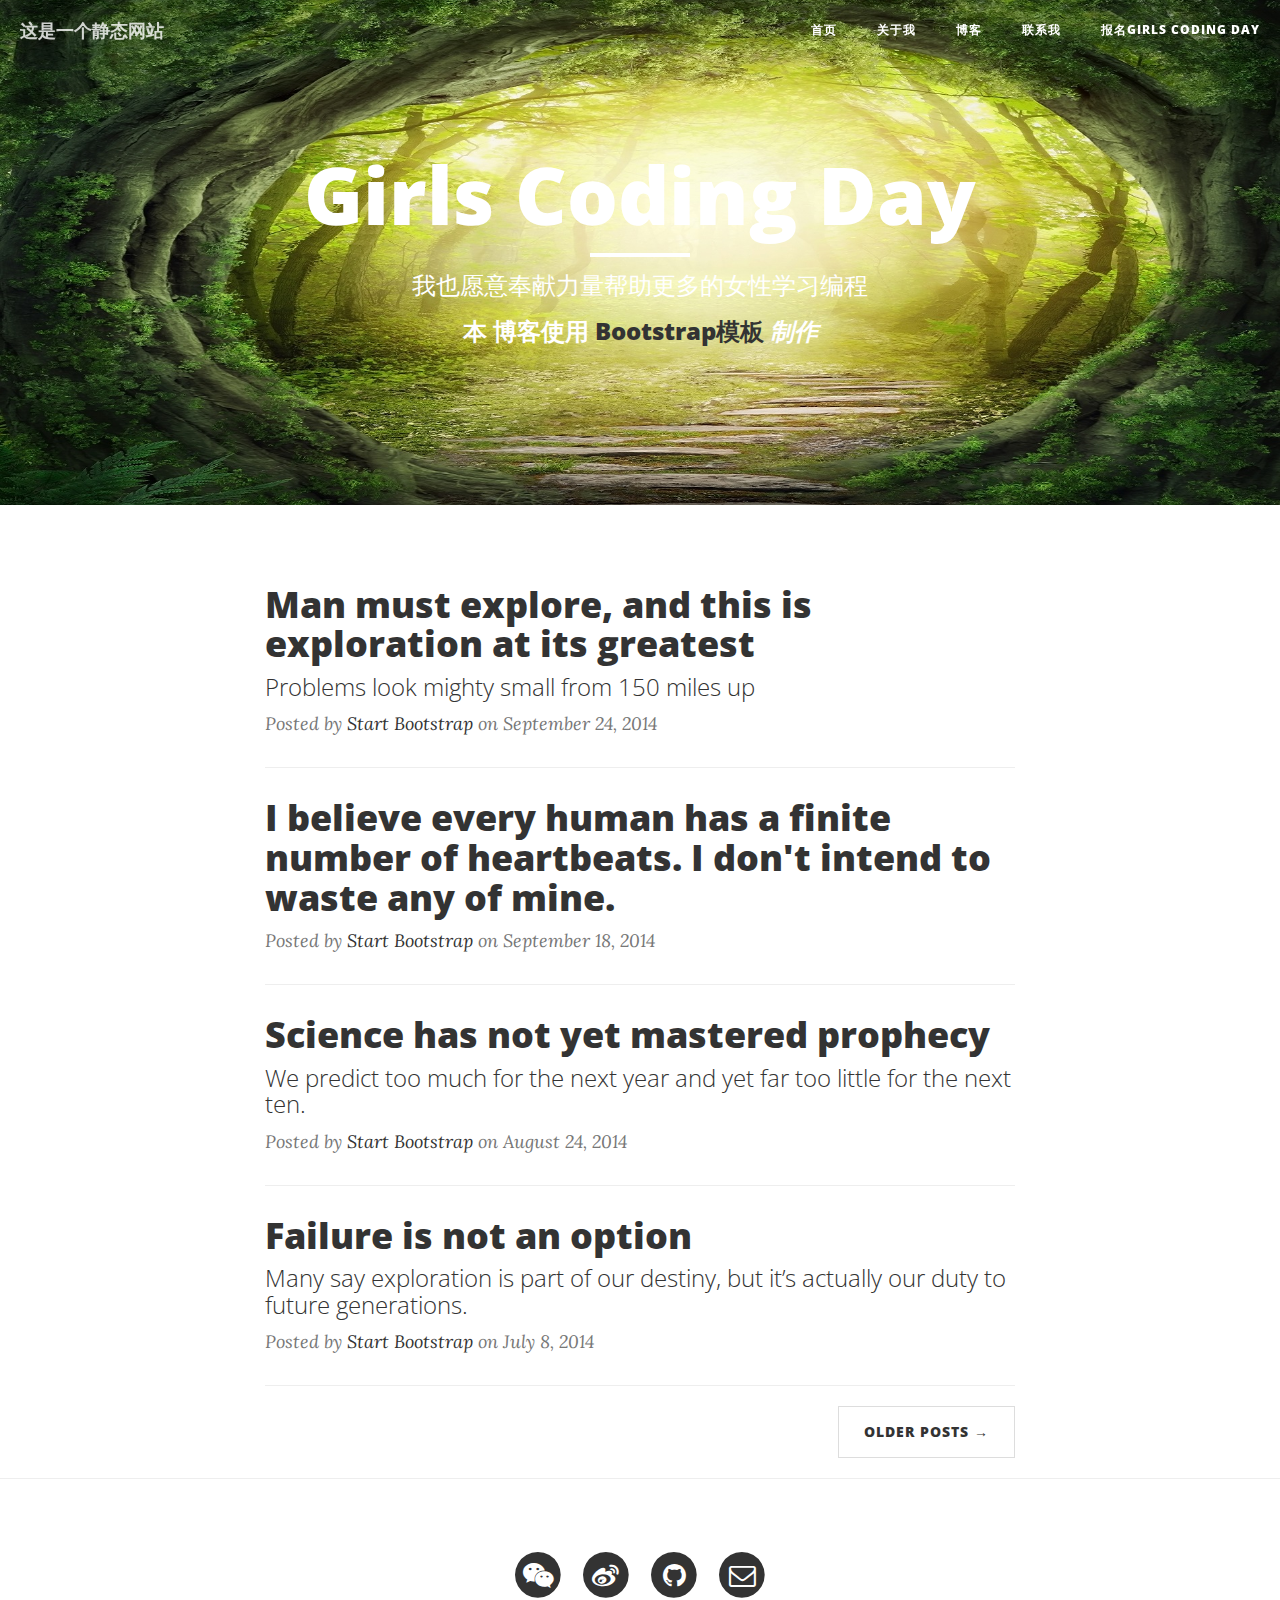
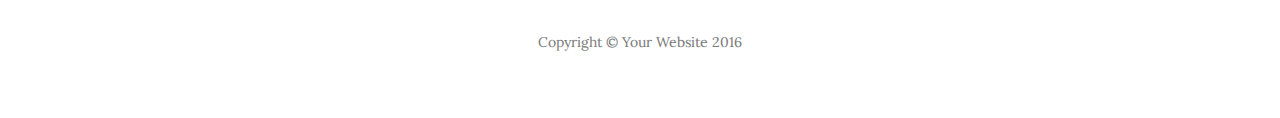
==== index.html @ 12fb00de "modify index.html" ====
<!DOCTYPE html>
<html lang="en">

<head>

    <meta charset="utf-8">
    <meta http-equiv="X-UA-Compatible" content="IE=edge">
    <meta name="viewport" content="width=device-width, initial-scale=1">
    <meta name="description" content="">
    <meta name="author" content="">

    <title>Girls Coding Day's Blog</title>

    <!-- Bootstrap Core CSS -->
    <link href="vendor/bootstrap/css/bootstrap.min.css" rel="stylesheet">

    <!-- Theme CSS -->
    <link href="css/clean-blog.min.css" rel="stylesheet">

    <!-- Custom Fonts -->
    <link href="vendor/font-awesome/css/font-awesome.min.css" rel="stylesheet" type="text/css">
    <link href='https://fonts.googleapis.com/css?family=Lora:400,700,400italic,700italic' rel='stylesheet' type='text/css'>
    <link href='https://fonts.googleapis.com/css?family=Open+Sans:300italic,400italic,600italic,700italic,800italic,400,300,600,700,800' rel='stylesheet' type='text/css'>

    <!-- HTML5 Shim and Respond.js IE8 support of HTML5 elements and media queries -->
    <!-- WARNING: Respond.js doesn't work if you view the page via file:// -->
    <!--[if lt IE 9]>
        <script src="https://oss.maxcdn.com/libs/html5shiv/3.7.0/html5shiv.js"></script>
        <script src="https://oss.maxcdn.com/libs/respond.js/1.4.2/respond.min.js"></script>
    <![endif]-->

</head>

<body>

    <!-- Navigation -->
    <nav class="navbar navbar-default navbar-custom navbar-fixed-top">
        <div class="container-fluid">
            <!-- Brand and toggle get grouped for better mobile display -->
            <div class="navbar-header page-scroll">
                <button type="button" class="navbar-toggle" data-toggle="collapse" data-target="#bs-example-navbar-collapse-1">
                    <span class="sr-only">Toggle navigation</span>
                    Menu <i class="fa fa-bars"></i>
                </button>
                <a class="navbar-brand" href="index.html">这是一个静态网站</a>
            </div>

            <!-- Collect the nav links, forms, and other content for toggling -->
            <div class="collapse navbar-collapse" id="bs-example-navbar-collapse-1">
                <ul class="nav navbar-nav navbar-right">
                    <li>
                        <a href="index.html">首页</a>
                    </li>
                    <li>
                        <a href="about.html">关于我</a>
                    </li>
                    <li>
                        <a href="post.html">博客</a>
                    </li>
                    <li>
                        <a href="contact.html">联系我</a>
                    </li>
                    <li>
                        <a href="https：//girlscodingday.org/">报名GIRLS CODING DAY </a>
                    </li>
                </ul>
            </div>
            <!-- /.navbar-collapse -->
        </div>
        <!-- /.container -->
    </nav>

    <!-- Page Header -->
    <!-- Set your background image for this header on the line below. -->
    <header class="intro-header" style="background-image: url('img/home-bg.jpg')">
        <div class="container">
            <div class="row">
                <div class="col-lg-8 col-lg-offset-2 col-md-10 col-md-offset-1">
                    <div class="site-heading">
                        <h1>Girls Coding Day</h1>
                        <hr class="small">
                        <span class="subheading">我也愿意奉献力量帮助更多的女性学习编程<br/>
                          <h3>本
                            <b>博客</b>使用
                            <a href="https://startbootstrap.com/template-overviews/clean-blog/">Bootstrap模板</a>
                            <i>制作</i>
                          </h3>
                        </span>
                    </div>
                </div>
            </div>
        </div>
    </header>

    <!-- Main Content -->
    <div class="container">
        <div class="row">
            <div class="col-lg-8 col-lg-offset-2 col-md-10 col-md-offset-1">
                <div class="post-preview">
                    <a href="post.html">
                        <h2 class="post-title">
                            Man must explore, and this is exploration at its greatest
                        </h2>
                        <h3 class="post-subtitle">
                            Problems look mighty small from 150 miles up
                        </h3>
                    </a>
                    <p class="post-meta">Posted by <a href="#">Start Bootstrap</a> on September 24, 2014</p>
                </div>
                <hr>
                <div class="post-preview">
                    <a href="post.html">
                        <h2 class="post-title">
                            I believe every human has a finite number of heartbeats. I don't intend to waste any of mine.
                        </h2>
                    </a>
                    <p class="post-meta">Posted by <a href="#">Start Bootstrap</a> on September 18, 2014</p>
                </div>
                <hr>
                <div class="post-preview">
                    <a href="post.html">
                        <h2 class="post-title">
                            Science has not yet mastered prophecy
                        </h2>
                        <h3 class="post-subtitle">
                            We predict too much for the next year and yet far too little for the next ten.
                        </h3>
                    </a>
                    <p class="post-meta">Posted by <a href="#">Start Bootstrap</a> on August 24, 2014</p>
                </div>
                <hr>
                <div class="post-preview">
                    <a href="post.html">
                        <h2 class="post-title">
                            Failure is not an option
                        </h2>
                        <h3 class="post-subtitle">
                            Many say exploration is part of our destiny, but it’s actually our duty to future generations.
                        </h3>
                    </a>
                    <p class="post-meta">Posted by <a href="#">Start Bootstrap</a> on July 8, 2014</p>
                </div>
                <hr>
                <!-- Pager -->
                <ul class="pager">
                    <li class="next">
                        <a href="#">Older Posts &rarr;</a>
                    </li>
                </ul>
            </div>
        </div>
    </div>

    <hr>

    <!-- Footer -->
    <footer>
        <div class="container">
            <div class="row">
                <div class="col-lg-8 col-lg-offset-2 col-md-10 col-md-offset-1">
                    <ul class="list-inline text-center">
                        <li>
                            <a href="#">
                                <span class="fa-stack fa-lg">
                                    <i class="fa fa-circle fa-stack-2x"></i>
                                    <i class="fa fa-weixin fa-stack-1x fa-inverse"></i>
                                </span>
                            </a>
                        </li>
                        <li>
                            <a href="#">
                                <span class="fa-stack fa-lg">
                                    <i class="fa fa-circle fa-stack-2x"></i>
                                    <i class="fa fa-weibo fa-stack-1x fa-inverse"></i>
                                </span>
                            </a>
                        </li>
                        <li>
                            <a href="#">
                                <span class="fa-stack fa-lg">
                                    <i class="fa fa-circle fa-stack-2x"></i>
                                    <i class="fa fa-github fa-stack-1x fa-inverse"></i>
                                </span>
                            </a>
                        </li>
                        <li>
                            <a href="mailto:252149419@qq.com?subject=GirlCodingDay&body=helloword">
                                <span class="fa-stack fa-lg">
                                    <i class="fa fa-circle fa-stack-2x"></i>
                                    <i class="fa fa-envelope-o fa-stack-1x fa-inverse"></i>
                                </span>
                            </a>
                        </li>
                    </ul>
                    <p class="copyright text-muted">Copyright &copy; Your Website 2016</p>
                </div>
            </div>
        </div>
    </footer>

    <!-- jQuery -->
    <script src="vendor/jquery/jquery.min.js"></script>

    <!-- Bootstrap Core JavaScript -->
    <script src="vendor/bootstrap/js/bootstrap.min.js"></script>

    <!-- Contact Form JavaScript -->
    <script src="js/jqBootstrapValidation.js"></script>
    <script src="js/contact_me.js"></script>

    <!-- Theme JavaScript -->
    <script src="js/clean-blog.min.js"></script>

</body>

</html>
---- css/clean-blog.min.css ----
/*!
 * Start Bootstrap - Clean Blog v3.3.7+1 (http://startbootstrap.com/template-overviews/clean-blog)
 * Copyright 2013-2017 Start Bootstrap
 * Licensed under MIT (https://github.com/BlackrockDigital/startbootstrap/blob/gh-pages/LICENSE)
 */a,body{color:#333}.navbar-custom .nav li a,.navbar-custom .navbar-brand,h1,h2,h3,h4,h5,h6{font-weight:800}.caption,.intro-header .page-heading,.intro-header .site-heading,footer .copyright{text-align:center}body{font-family:Lora,'Times New Roman',serif;font-size:20px;-webkit-tap-highlight-color:#0085A1}.intro-header .page-heading .subheading,.intro-header .post-heading .subheading,.intro-header .site-heading .subheading,.navbar-custom,h1,h2,h3,h4,h5,h6{font-family:'Open Sans','Helvetica Neue',Helvetica,Arial,sans-serif}p{line-height:1.5;margin:30px 0}p a{text-decoration:underline}a:focus,a:hover{color:#0085A1}a img:focus,a img:hover{cursor:zoom-in}blockquote{color:#777;font-style:italic}hr.small{max-width:100px;margin:15px auto;border-width:4px;border-color:#fff}.navbar-custom{position:absolute;top:0;left:0;width:100%;z-index:3}.navbar-custom .navbar-header .navbar-toggle{color:#777;font-weight:800;text-transform:uppercase;font-size:12px}.navbar-custom .nav li a{text-transform:uppercase;font-size:12px;letter-spacing:1px}@media only screen and (min-width:768px){.navbar-custom{background:0 0;border-bottom:1px solid transparent}.navbar-custom .navbar-brand{color:#fff;padding:20px}.navbar-custom .navbar-brand:focus,.navbar-custom .navbar-brand:hover{color:rgba(255,255,255,.8)}.navbar-custom .nav li a{color:#fff;padding:20px}.navbar-custom .nav li a:focus,.navbar-custom .nav li a:hover{color:rgba(255,255,255,.8)}.navbar-custom .nav li ul.dropdown-menu a{color:#333}.navbar-custom .nav li ul.dropdown-menu a:focus,.navbar-custom .nav li ul.dropdown-menu a:hover{color:#0085A1}}@media only screen and (min-width:1170px){.navbar-custom{-webkit-transition:background-color .3s;-moz-transition:background-color .3s;transition:background-color .3s;-webkit-transform:translate3d(0,0,0);-moz-transform:translate3d(0,0,0);-ms-transform:translate3d(0,0,0);-o-transform:translate3d(0,0,0);transform:translate3d(0,0,0);-webkit-backface-visibility:hidden;backface-visibility:hidden}.navbar-custom.is-fixed{position:fixed;top:-61px;background-color:rgba(255,255,255,.9);border-bottom:1px solid #f2f2f2;-webkit-transition:-webkit-transform .3s;-moz-transition:-moz-transform .3s;transition:transform .3s}.navbar-custom.is-fixed .navbar-brand{color:#333}.navbar-custom.is-fixed .navbar-brand:focus,.navbar-custom.is-fixed .navbar-brand:hover{color:#0085A1}.navbar-custom.is-fixed .nav li a{color:#333}.navbar-custom.is-fixed .nav li a:focus,.navbar-custom.is-fixed .nav li a:hover{color:#0085A1}.navbar-custom.is-visible{-webkit-transform:translate3d(0,100%,0);-moz-transform:translate3d(0,100%,0);-ms-transform:translate3d(0,100%,0);-o-transform:translate3d(0,100%,0);transform:translate3d(0,100%,0)}}.intro-header{background:center center no-repeat;-webkit-background-size:cover;-moz-background-size:cover;background-size:cover;-o-background-size:cover;margin-bottom:50px}.intro-header .page-heading,.intro-header .post-heading,.intro-header .site-heading{padding:100px 0 50px;color:#fff}.intro-header .page-heading h1,.intro-header .site-heading h1{margin-top:0;font-size:80px}.intro-header .page-heading .subheading,.intro-header .site-heading .subheading{font-size:24px;line-height:1.1;display:block;font-weight:300;margin:10px 0 0}@media only screen and (min-width:768px){.intro-header .page-heading,.intro-header .post-heading,.intro-header .site-heading{padding:150px 0}.intro-header .page-heading h1,.intro-header .site-heading h1{font-size:80px}}.intro-header .post-heading h1{font-size:35px}.intro-header .post-heading .meta,.intro-header .post-heading .subheading{line-height:1.1;display:block}.intro-header .post-heading .subheading{font-size:24px;margin:10px 0 30px;font-weight:600}.intro-header .post-heading .meta{font-family:Lora,'Times New Roman',serif;font-style:italic;font-weight:300;font-size:20px}.intro-header .post-heading .meta a{color:#fff}@media only screen and (min-width:768px){.intro-header .post-heading h1{font-size:55px}.intro-header .post-heading .subheading{font-size:30px}}.post-preview>a{color:#333}.post-preview>a:focus,.post-preview>a:hover{text-decoration:none;color:#0085A1}.post-preview>a>.post-title{font-size:30px;margin-top:30px;margin-bottom:10px}.post-preview>a>.post-subtitle{margin:0 0 10px;font-weight:300}.post-preview>.post-meta{color:#777;font-size:18px;font-style:italic;margin-top:0}.post-preview>.post-meta>a{text-decoration:none;color:#333}.post-preview>.post-meta>a:focus,.post-preview>.post-meta>a:hover{color:#0085A1;text-decoration:underline}@media only screen and (min-width:768px){.post-preview>a>.post-title{font-size:36px}}.section-heading{font-size:36px;margin-top:60px;font-weight:700}.btn,.pager li>a,.pager li>span{font-family:'Open Sans','Helvetica Neue',Helvetica,Arial,sans-serif;text-transform:uppercase;font-weight:800;letter-spacing:1px}.caption{font-size:14px;padding:10px;font-style:italic;margin:0;display:block;border-bottom-right-radius:5px;border-bottom-left-radius:5px}footer{padding:50px 0 65px}footer .list-inline{margin:0;padding:0}footer .copyright{font-size:14px;margin-bottom:0}.floating-label-form-group{font-size:14px;position:relative;margin-bottom:0;padding-bottom:.5em;border-bottom:1px solid #eee}.floating-label-form-group input,.floating-label-form-group textarea{z-index:1;position:relative;padding-right:0;padding-left:0;border:none;border-radius:0;font-size:1.5em;background:0 0;box-shadow:none!important;resize:none}.floating-label-form-group label{display:block;z-index:0;position:relative;top:2em;margin:0;font-size:.85em;line-height:1.764705882em;vertical-align:middle;vertical-align:baseline;opacity:0;-webkit-transition:top .3s ease,opacity .3s ease;-moz-transition:top .3s ease,opacity .3s ease;-ms-transition:top .3s ease,opacity .3s ease;transition:top .3s ease,opacity .3s ease}.floating-label-form-group::not(:first-child){padding-left:14px;border-left:1px solid #eee}.floating-label-form-group-with-value label{top:0;opacity:1}.floating-label-form-group-with-focus label{color:#0085A1}form .row:first-child .floating-label-form-group{border-top:1px solid #eee}.btn{font-size:14px;border-radius:0;padding:15px 25px}.btn-lg{font-size:16px;padding:25px 35px}.btn-default:focus,.btn-default:hover{background-color:#0085A1;border:1px solid #0085A1;color:#fff}.pager{margin:20px 0 0}.pager li>a,.pager li>span{font-size:14px;padding:15px 25px;background-color:#fff;border-radius:0}.pager li>a:focus,.pager li>a:hover{color:#fff;background-color:#0085A1;border:1px solid #0085A1}.pager .disabled>a,.pager .disabled>a:focus,.pager .disabled>a:hover,.pager .disabled>span{color:#777;background-color:#333;cursor:not-allowed}::-moz-selection{color:#fff;text-shadow:none;background:#0085A1}::selection{color:#fff;text-shadow:none;background:#0085A1}img::selection{color:#fff;background:0 0}img::-moz-selection{color:#fff;background:0 0}
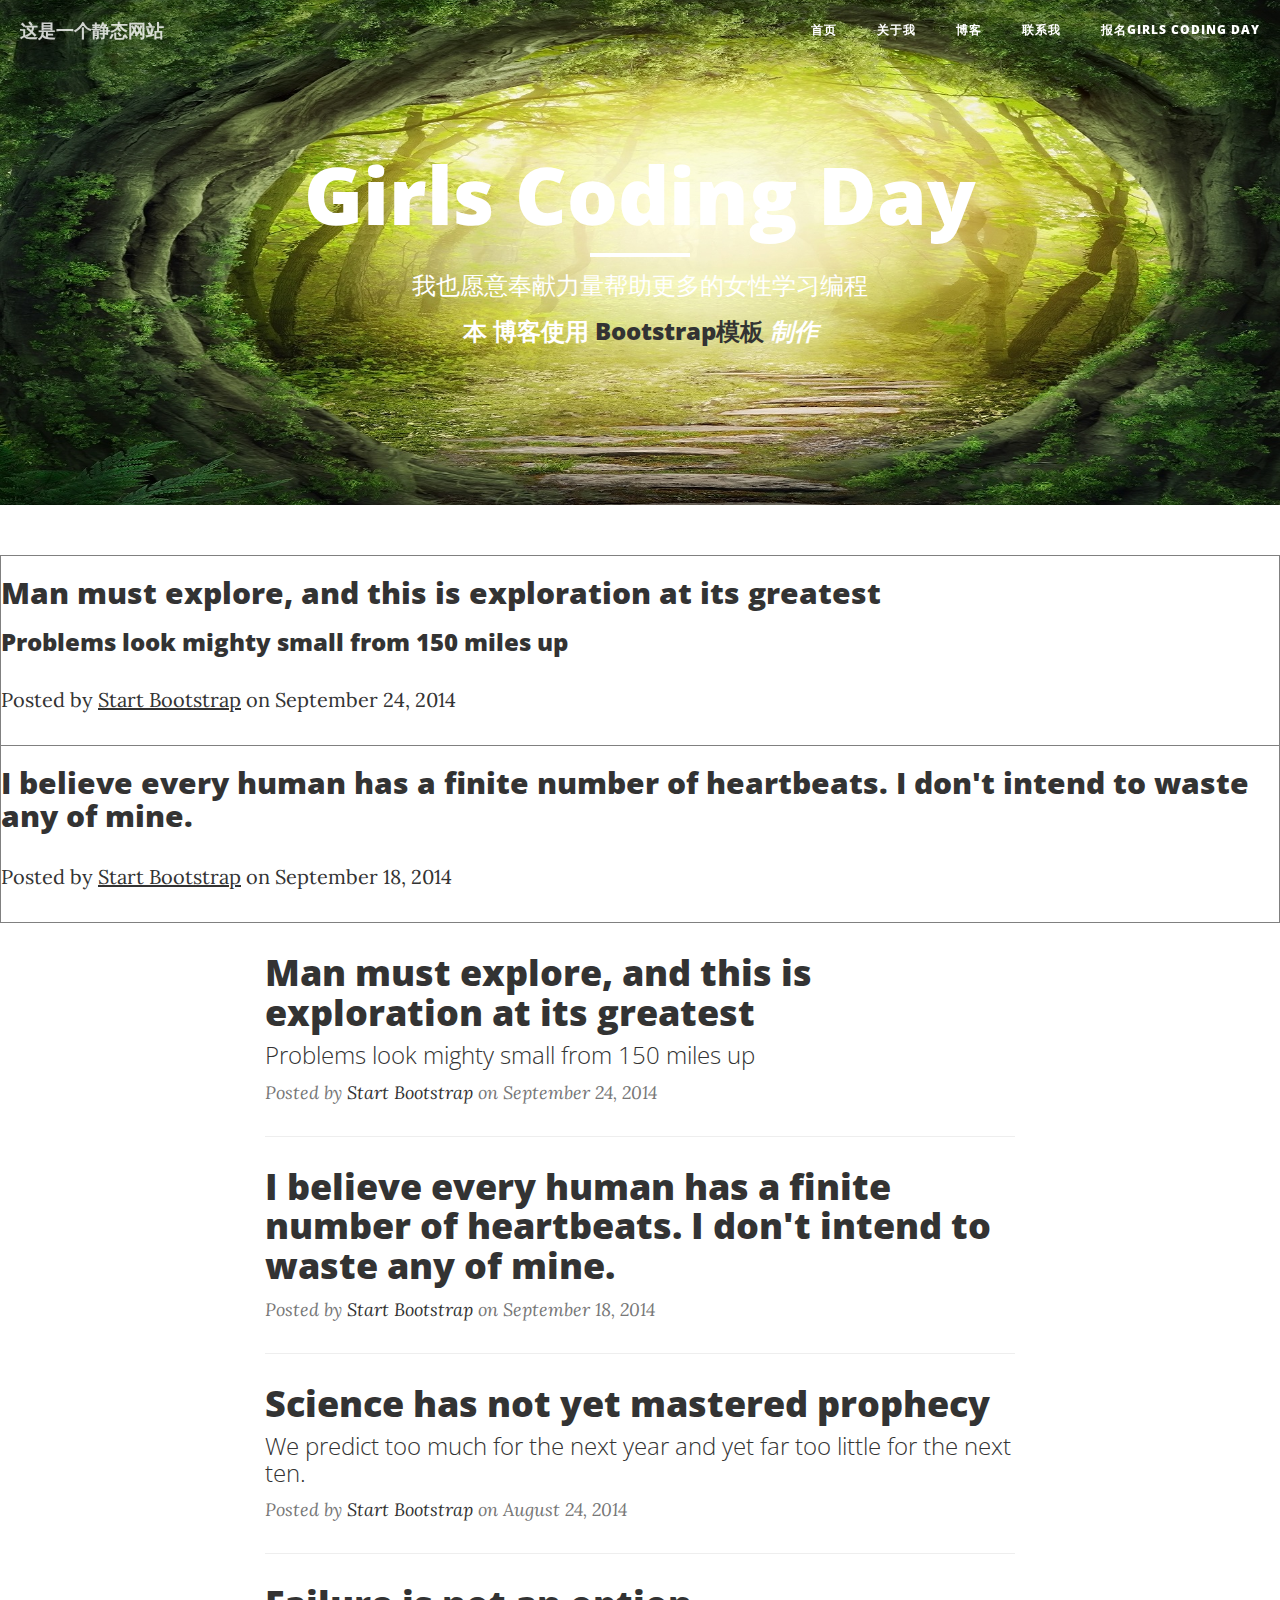
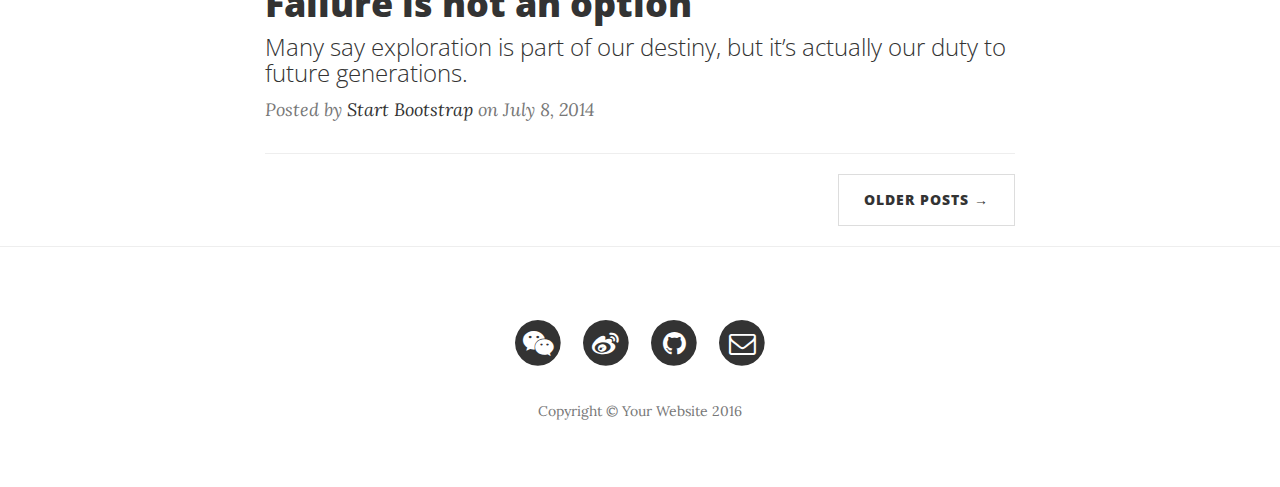
==== commit c40439a5: "modify index.html" ====
--- a/index.html
+++ b/index.html
@@ -93,6 +93,31 @@
     </header>
 
     <!-- Main Content -->
+  <table border="1">
+    <tr>
+      <td>
+        <a href="post.html">
+          <h2 class="post-title">
+              Man must explore, and this is exploration at its greatest
+          </h2>
+          <h3 class="post-subtitle">
+              Problems look mighty small from 150 miles up
+          </h3>
+      </a>
+      <p class="post-meta">Posted by <a href="#">Start Bootstrap</a> on September 24, 2014</p>
+      </td>
+    </tr>
+    <tr>
+      <td>
+        <a href="post.html">
+            <h2 class="post-title">
+                I believe every human has a finite number of heartbeats. I don't intend to waste any of mine.
+            </h2>
+        </a>
+        <p class="post-meta">Posted by <a href="#">Start Bootstrap</a> on September 18, 2014</p>
+      </td>
+    </tr>
+      </table>
     <div class="container">
         <div class="row">
             <div class="col-lg-8 col-lg-offset-2 col-md-10 col-md-offset-1">
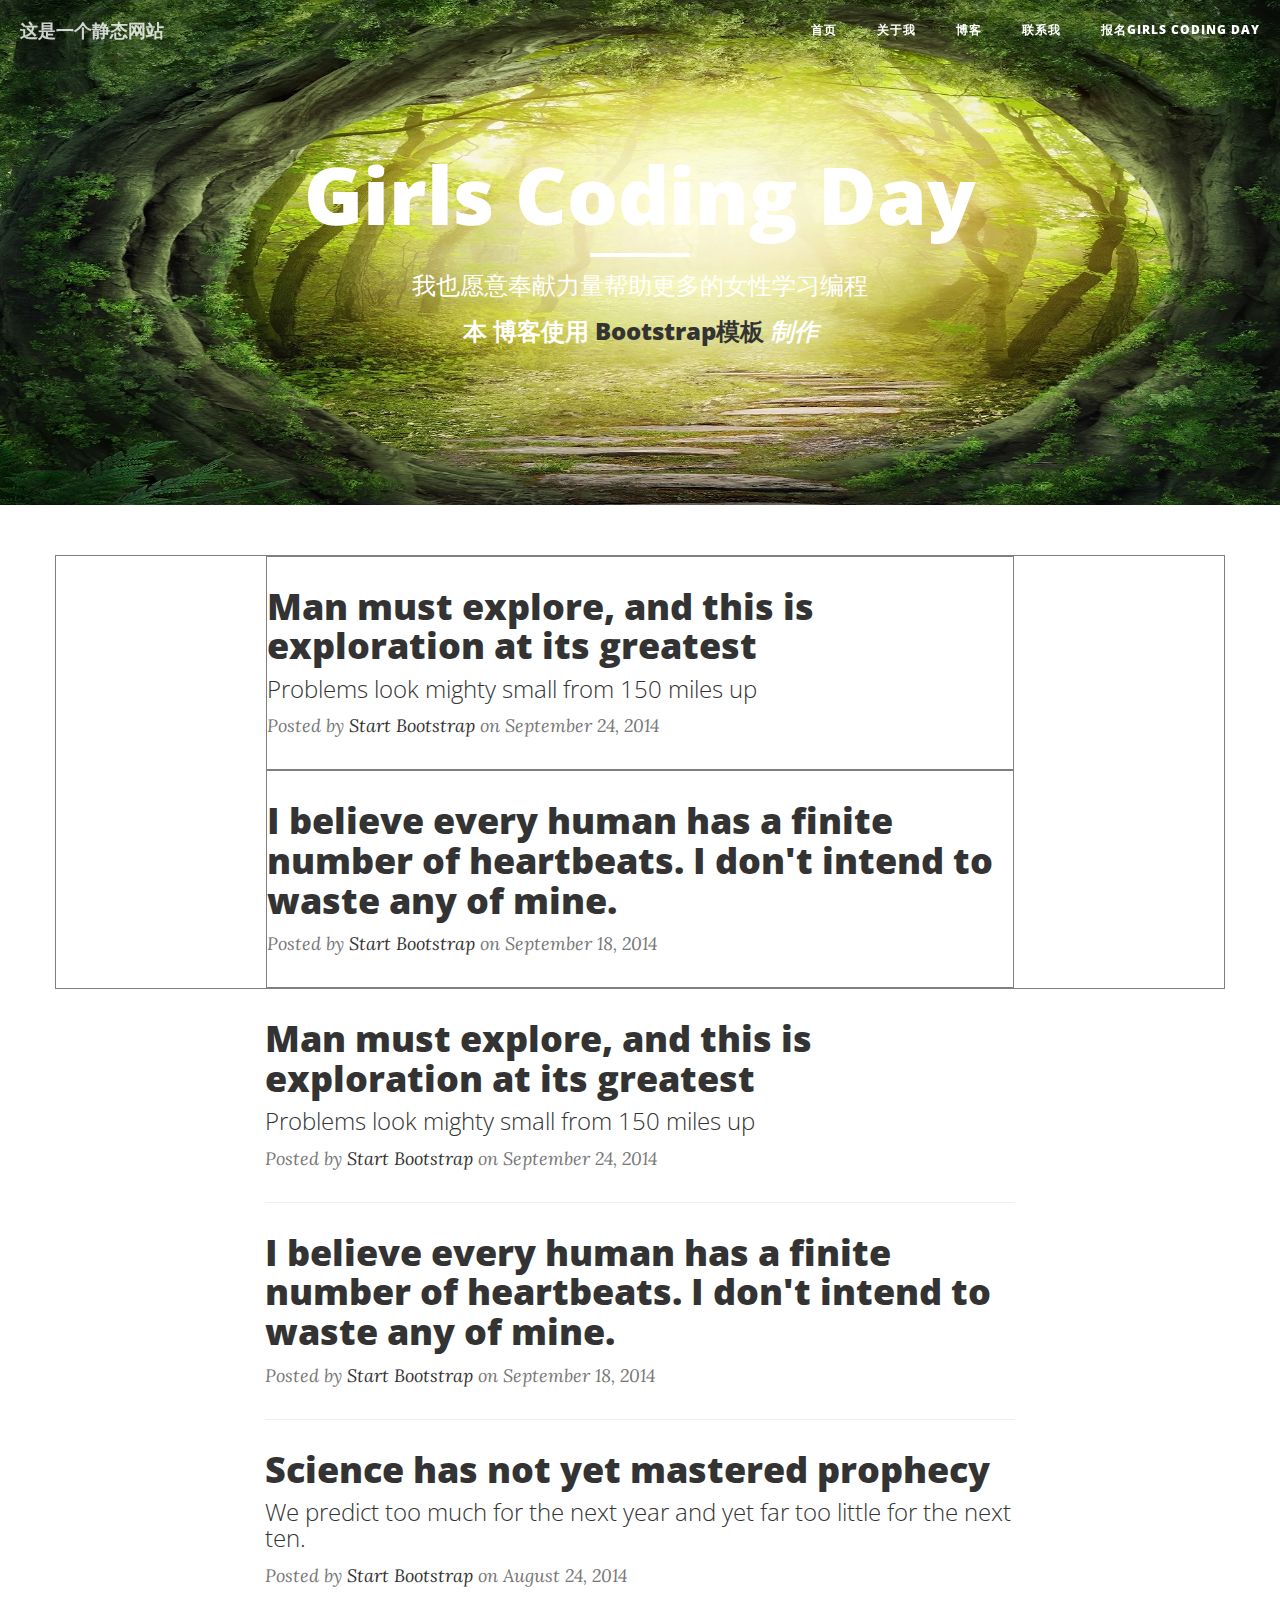
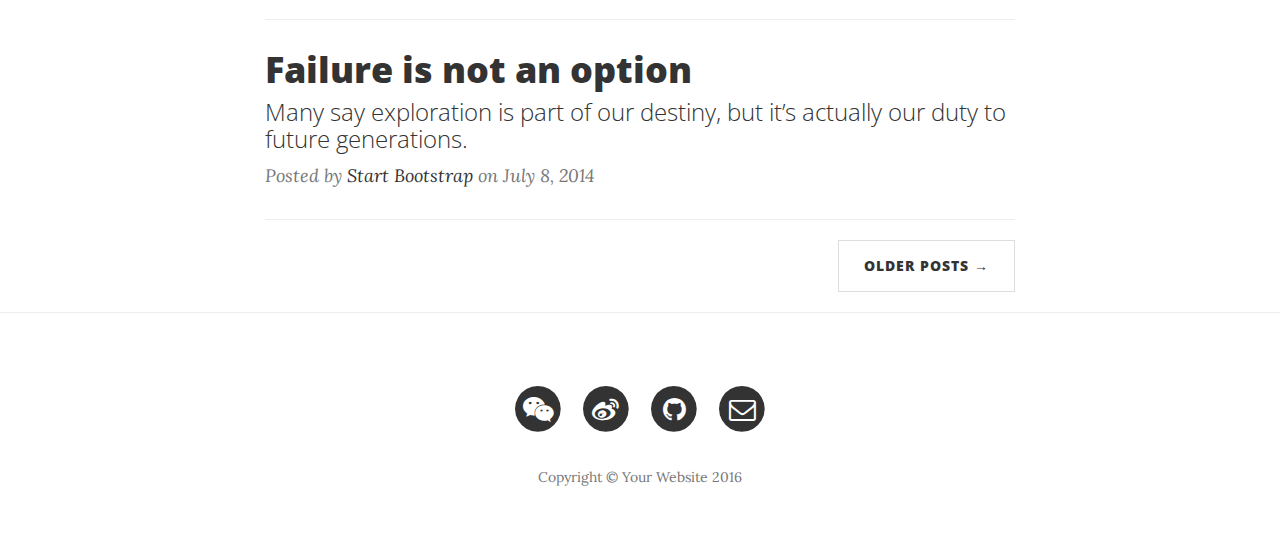
==== commit 4fe6ad89: "modify index.html" ====
--- a/index.html
+++ b/index.html
@@ -93,9 +93,9 @@
     </header>
 
     <!-- Main Content -->
-  <table border="1">
-    <tr>
-      <td>
+  <table border="1"  class="container" class="row">
+    <tr class="col-lg-8 col-lg-offset-2 col-md-10 col-md-offset-1">
+      <td class="post-preview">
         <a href="post.html">
           <h2 class="post-title">
               Man must explore, and this is exploration at its greatest
@@ -107,8 +107,8 @@
       <p class="post-meta">Posted by <a href="#">Start Bootstrap</a> on September 24, 2014</p>
       </td>
     </tr>
-    <tr>
-      <td>
+    <tr class="col-lg-8 col-lg-offset-2 col-md-10 col-md-offset-1">
+      <td class="post-preview">
         <a href="post.html">
             <h2 class="post-title">
                 I believe every human has a finite number of heartbeats. I don't intend to waste any of mine.
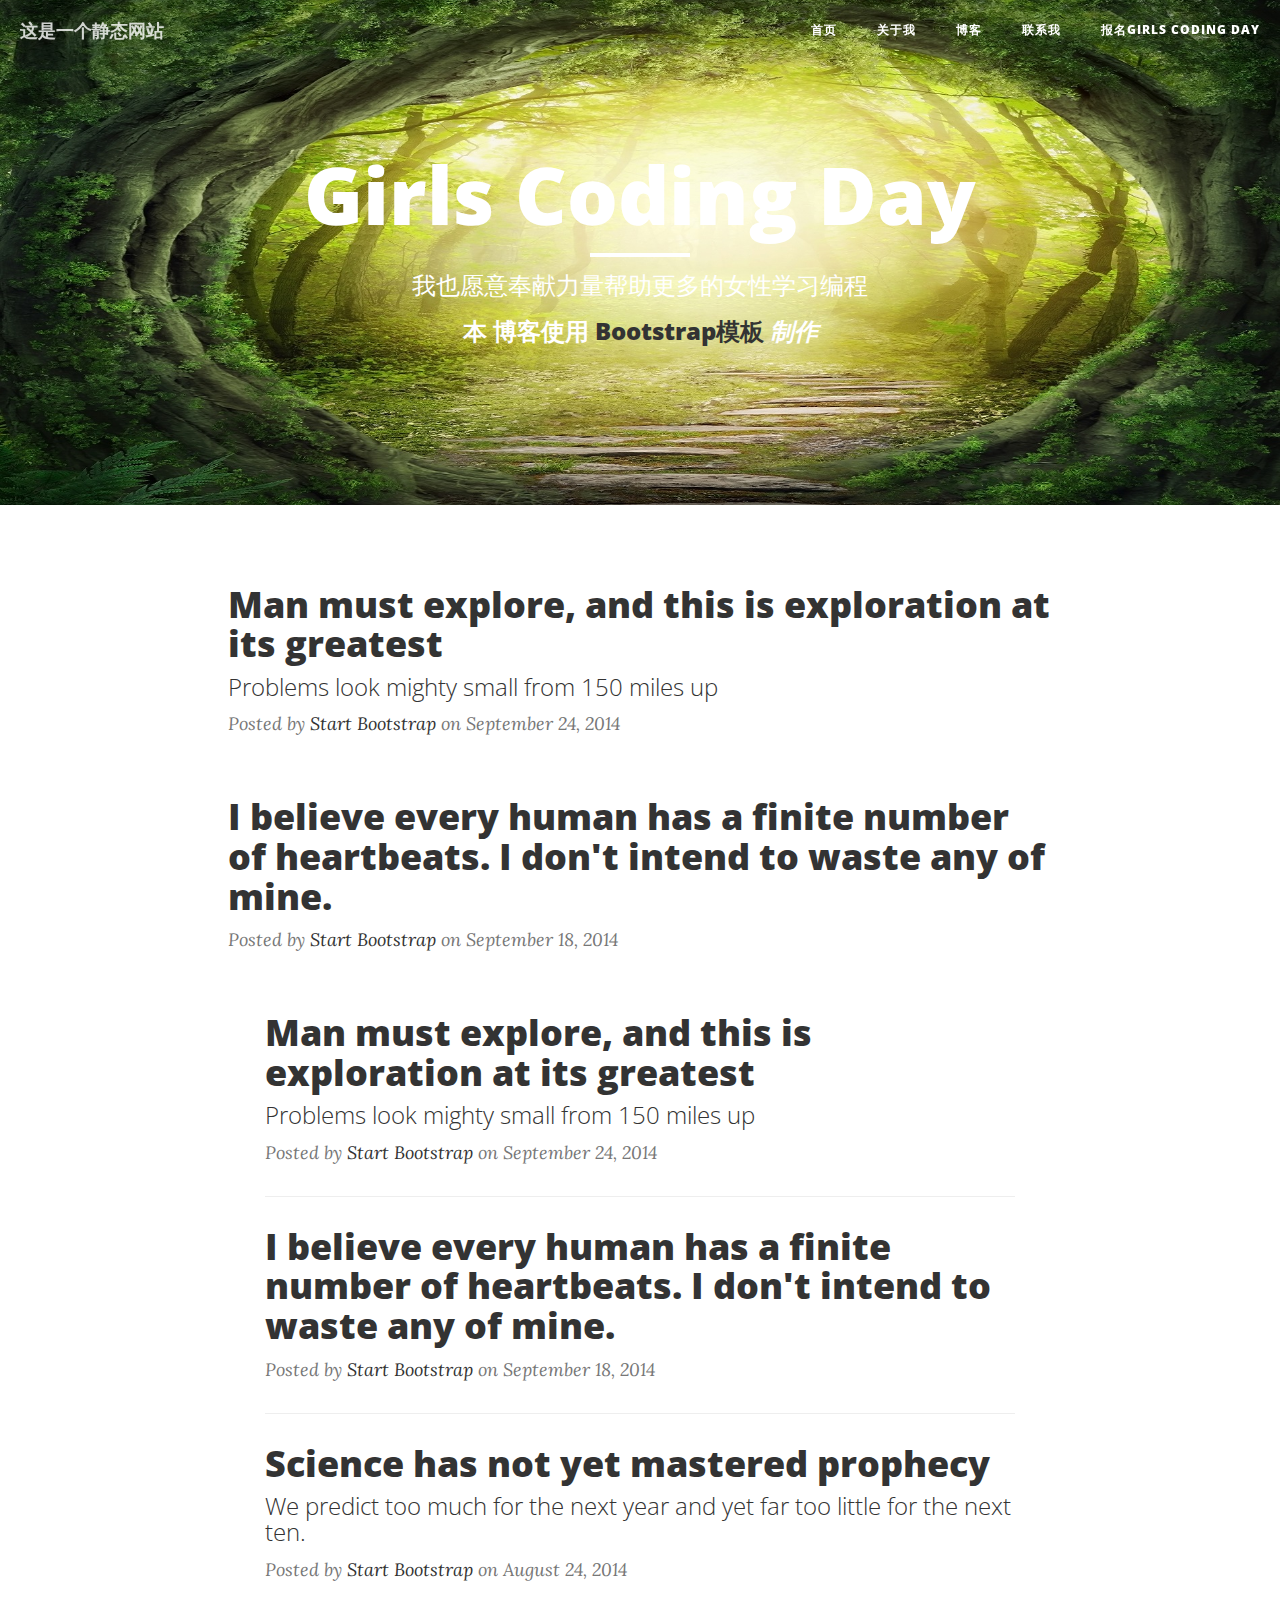
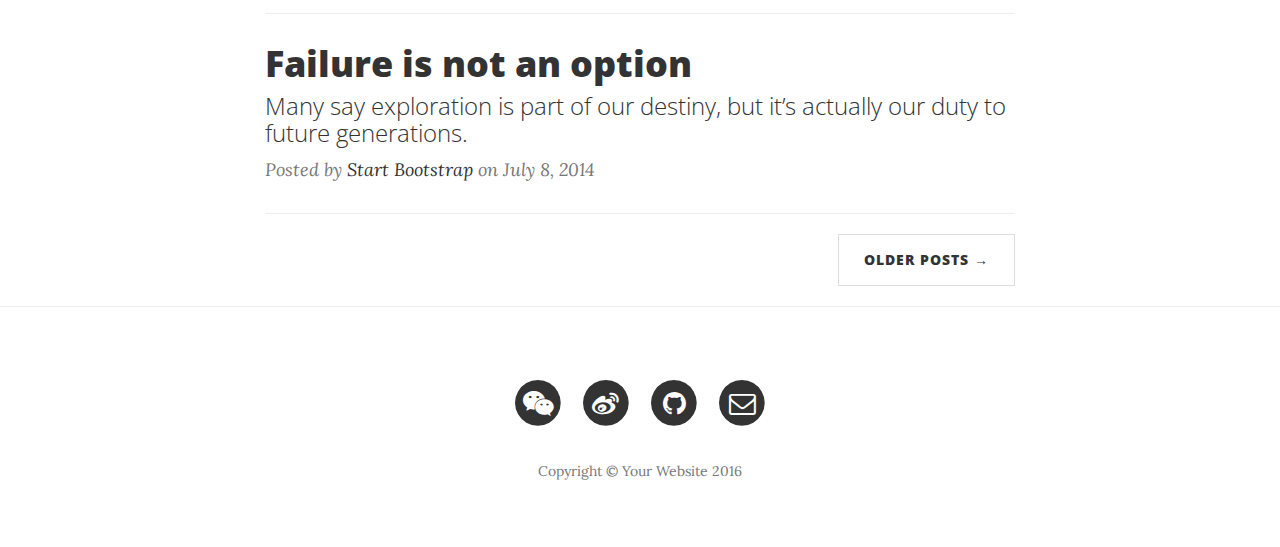
==== commit 3f935754: "modify index.html" ====
--- a/index.html
+++ b/index.html
@@ -93,7 +93,7 @@
     </header>
 
     <!-- Main Content -->
-  <table border="1"  class="container" class="row">
+  <table border="0"  class="row,container">
     <tr class="col-lg-8 col-lg-offset-2 col-md-10 col-md-offset-1">
       <td class="post-preview">
         <a href="post.html">
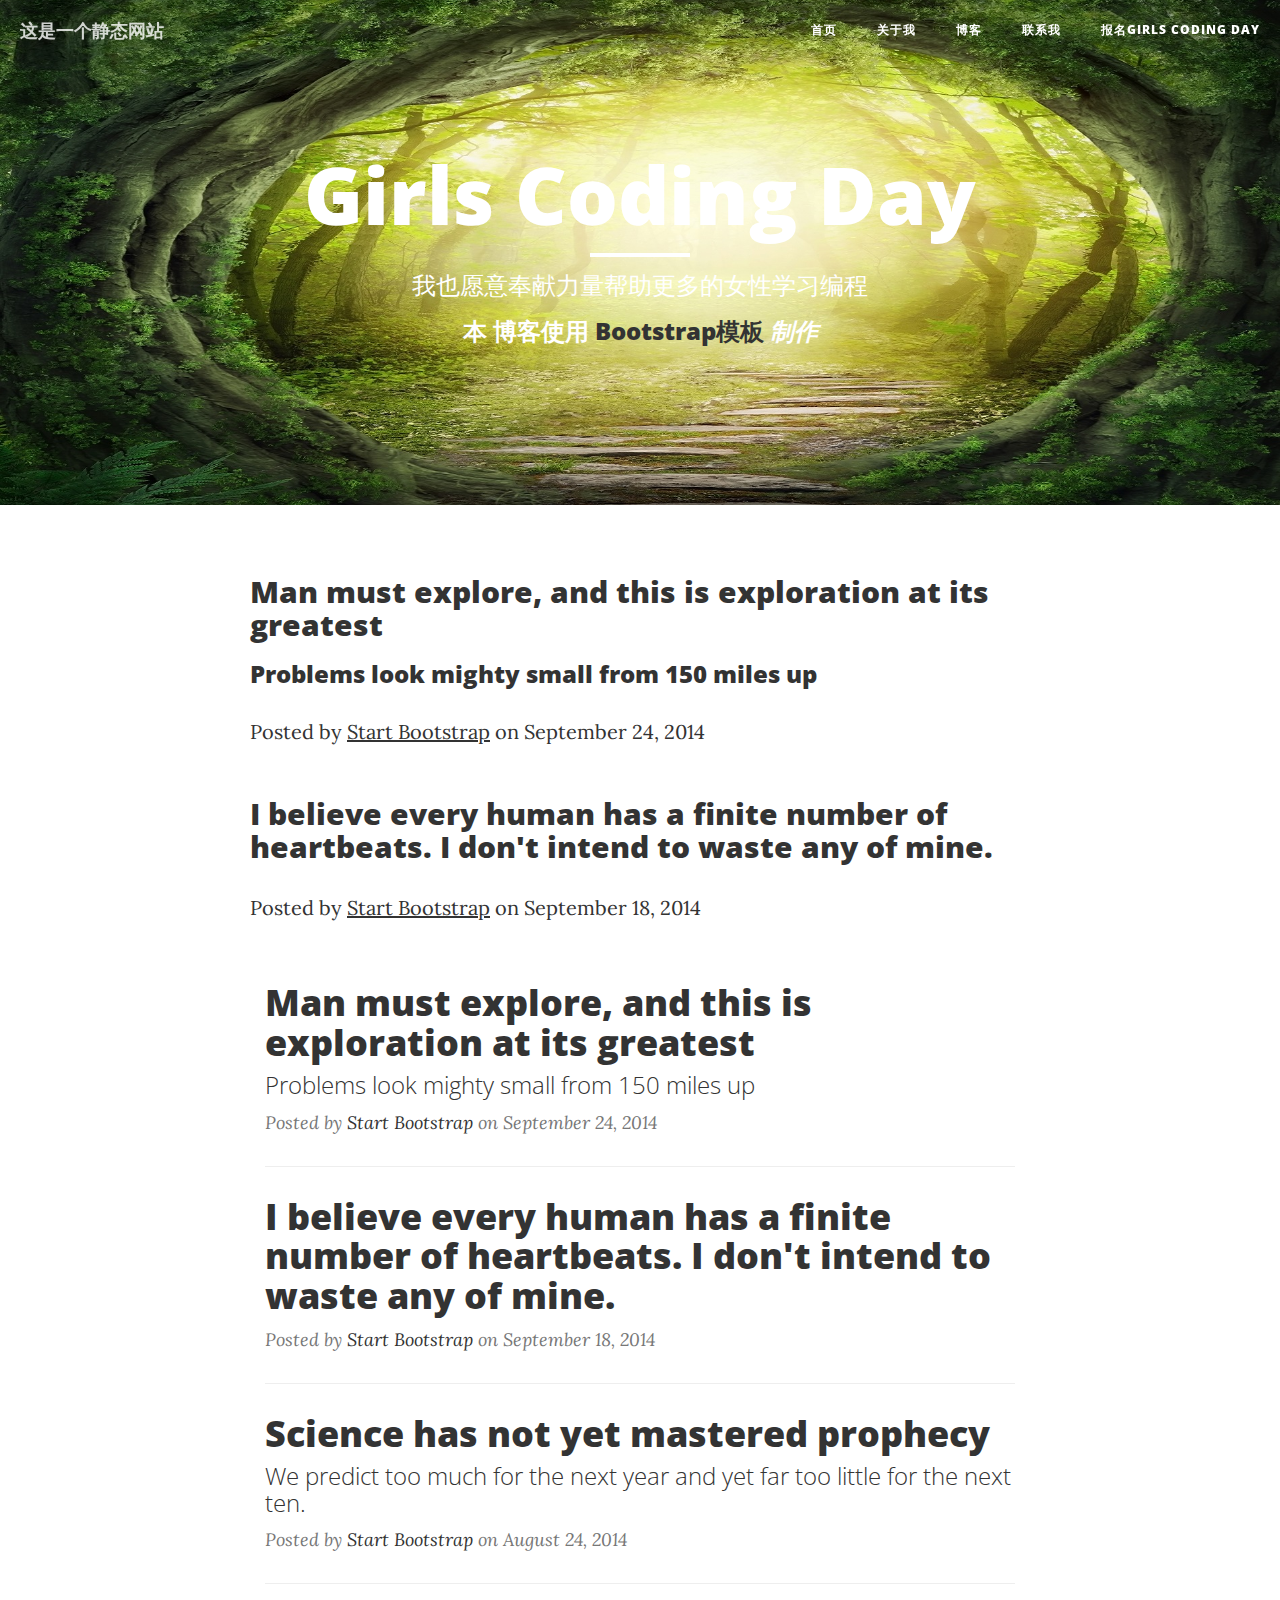
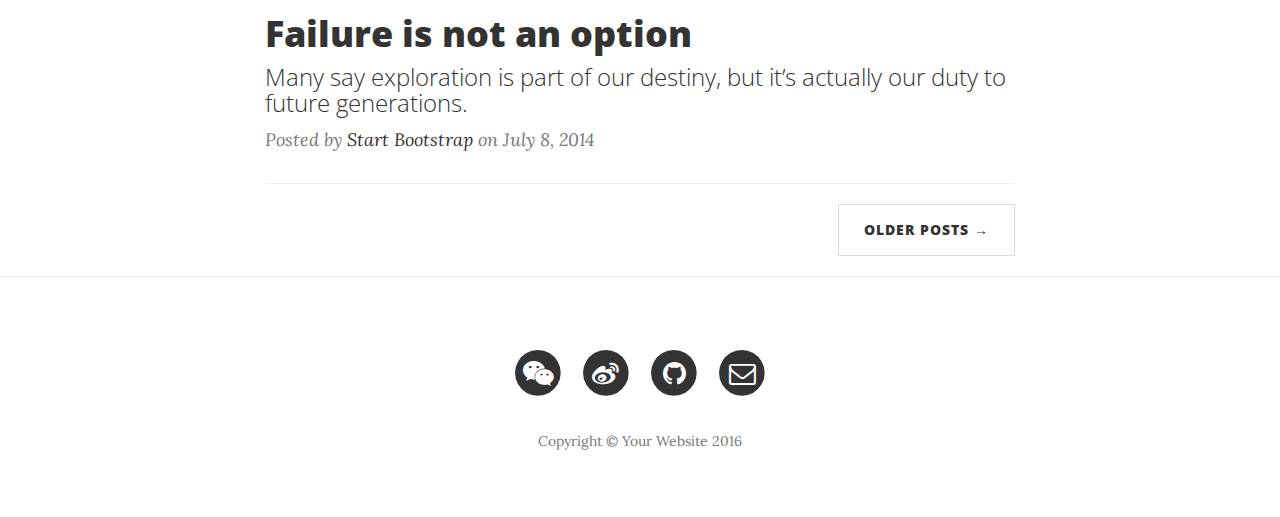
==== commit dbb2f2c4: "modify index.html" ====
--- a/index.html
+++ b/index.html
@@ -93,31 +93,35 @@
     </header>
 
     <!-- Main Content -->
-  <table border="0"  class="row,container">
-    <tr class="col-lg-8 col-lg-offset-2 col-md-10 col-md-offset-1">
-      <td class="post-preview">
-        <a href="post.html">
-          <h2 class="post-title">
-              Man must explore, and this is exploration at its greatest
-          </h2>
-          <h3 class="post-subtitle">
-              Problems look mighty small from 150 miles up
-          </h3>
-      </a>
-      <p class="post-meta">Posted by <a href="#">Start Bootstrap</a> on September 24, 2014</p>
-      </td>
-    </tr>
-    <tr class="col-lg-8 col-lg-offset-2 col-md-10 col-md-offset-1">
-      <td class="post-preview">
-        <a href="post.html">
-            <h2 class="post-title">
-                I believe every human has a finite number of heartbeats. I don't intend to waste any of mine.
-            </h2>
-        </a>
-        <p class="post-meta">Posted by <a href="#">Start Bootstrap</a> on September 18, 2014</p>
-      </td>
-    </tr>
-      </table>
+    <div class="container">
+        <div class="row">
+          <table class="col-lg-8 col-lg-offset-2 col-md-10 col-md-offset-1">
+            <tr class="post-preview">
+              <td>
+                <a href="post.html">
+                  <h2 class="post-title">
+                      Man must explore, and this is exploration at its greatest
+                  </h2>
+                  <h3 class="post-subtitle">
+                      Problems look mighty small from 150 miles up
+                  </h3>
+              </a>
+              <p class="post-meta">Posted by <a href="#">Start Bootstrap</a> on September 24, 2014</p>
+              </td>
+            </tr>
+            <tr class="post-preview">
+              <td>
+                <a href="post.html">
+                    <h2 class="post-title">
+                        I believe every human has a finite number of heartbeats. I don't intend to waste any of mine.
+                    </h2>
+                </a>
+                <p class="post-meta">Posted by <a href="#">Start Bootstrap</a> on September 18, 2014</p>
+              </td>
+            </tr>
+              </table>
+        </div>
+      </div>
     <div class="container">
         <div class="row">
             <div class="col-lg-8 col-lg-offset-2 col-md-10 col-md-offset-1">
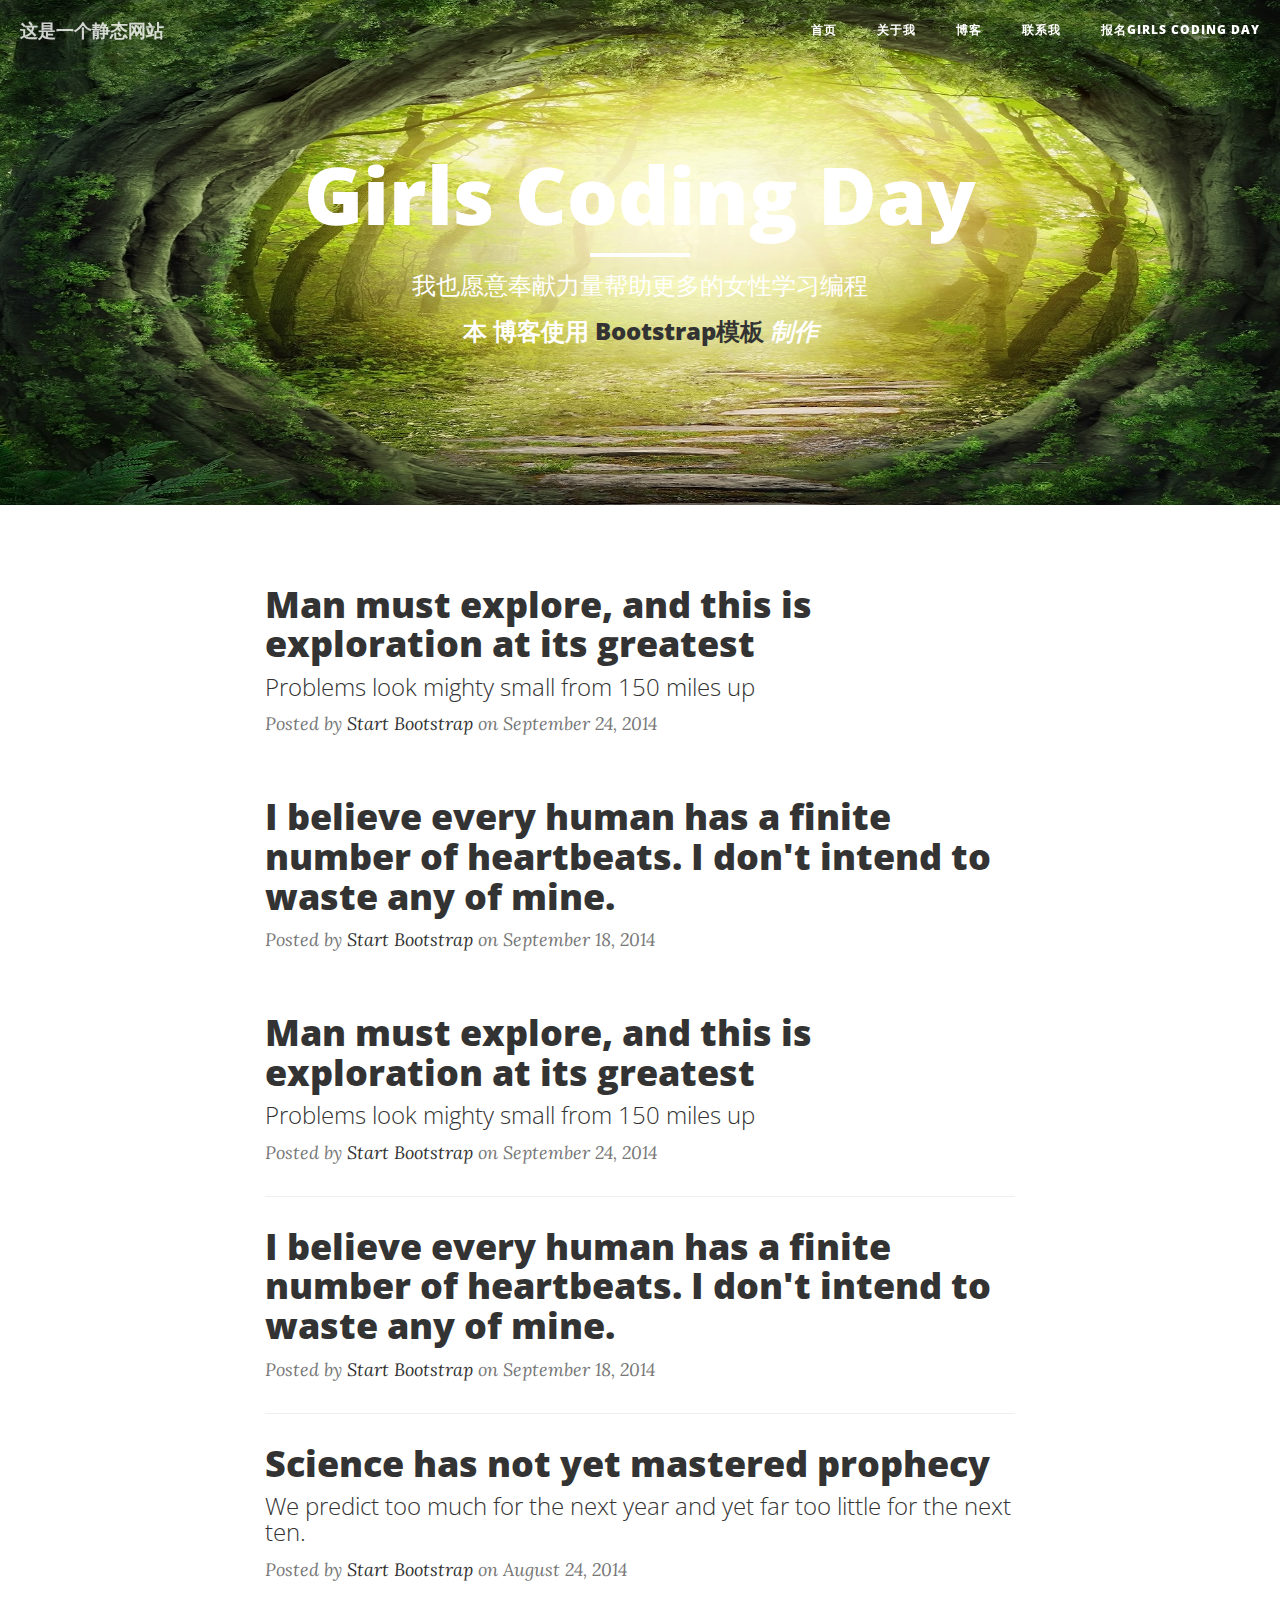
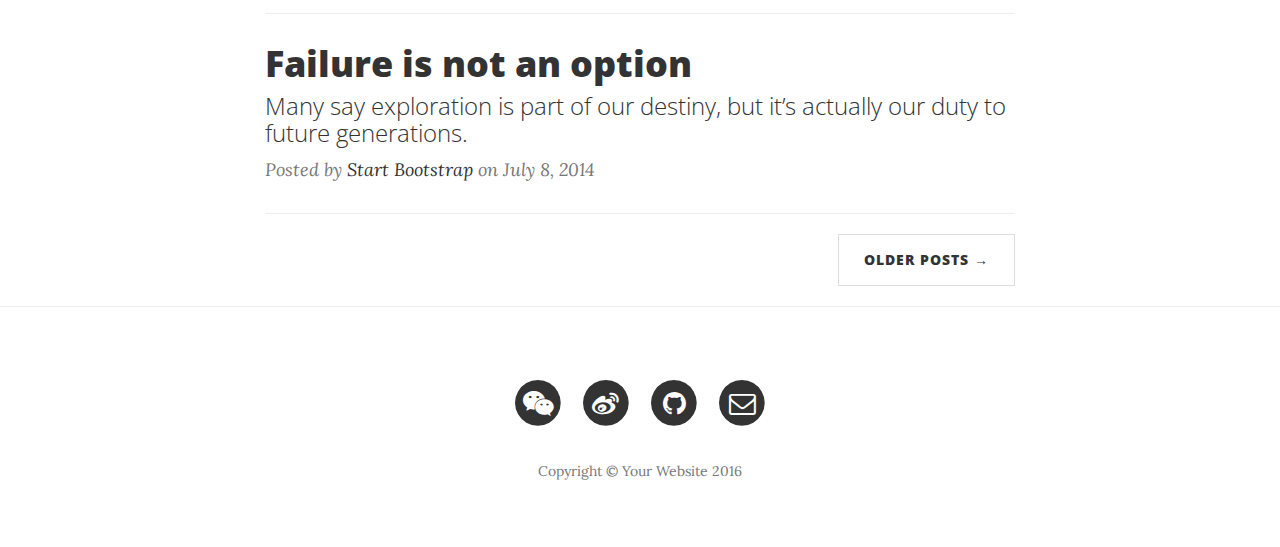
==== commit 82d0553a: "modity index.html" ====
--- a/index.html
+++ b/index.html
@@ -94,10 +94,9 @@
 
     <!-- Main Content -->
     <div class="container">
-        <div class="row">
-          <table class="col-lg-8 col-lg-offset-2 col-md-10 col-md-offset-1">
-            <tr class="post-preview">
-              <td>
+          <table class="row">
+            <tr class="col-lg-8 col-lg-offset-2 col-md-10 col-md-offset-1">
+              <td class="post-preview">
                 <a href="post.html">
                   <h2 class="post-title">
                       Man must explore, and this is exploration at its greatest
@@ -109,8 +108,8 @@
               <p class="post-meta">Posted by <a href="#">Start Bootstrap</a> on September 24, 2014</p>
               </td>
             </tr>
-            <tr class="post-preview">
-              <td>
+            <tr class="col-lg-8 col-lg-offset-2 col-md-10 col-md-offset-1">
+              <td class="post-preview">
                 <a href="post.html">
                     <h2 class="post-title">
                         I believe every human has a finite number of heartbeats. I don't intend to waste any of mine.
@@ -119,8 +118,7 @@
                 <p class="post-meta">Posted by <a href="#">Start Bootstrap</a> on September 18, 2014</p>
               </td>
             </tr>
-              </table>
-        </div>
+          </table>
       </div>
     <div class="container">
         <div class="row">
@@ -170,7 +168,7 @@
                     <p class="post-meta">Posted by <a href="#">Start Bootstrap</a> on July 8, 2014</p>
                 </div>
                 <hr>
-                <!-- Pager -->
+                <!--Pager -->
                 <ul class="pager">
                     <li class="next">
                         <a href="#">Older Posts &rarr;</a>
